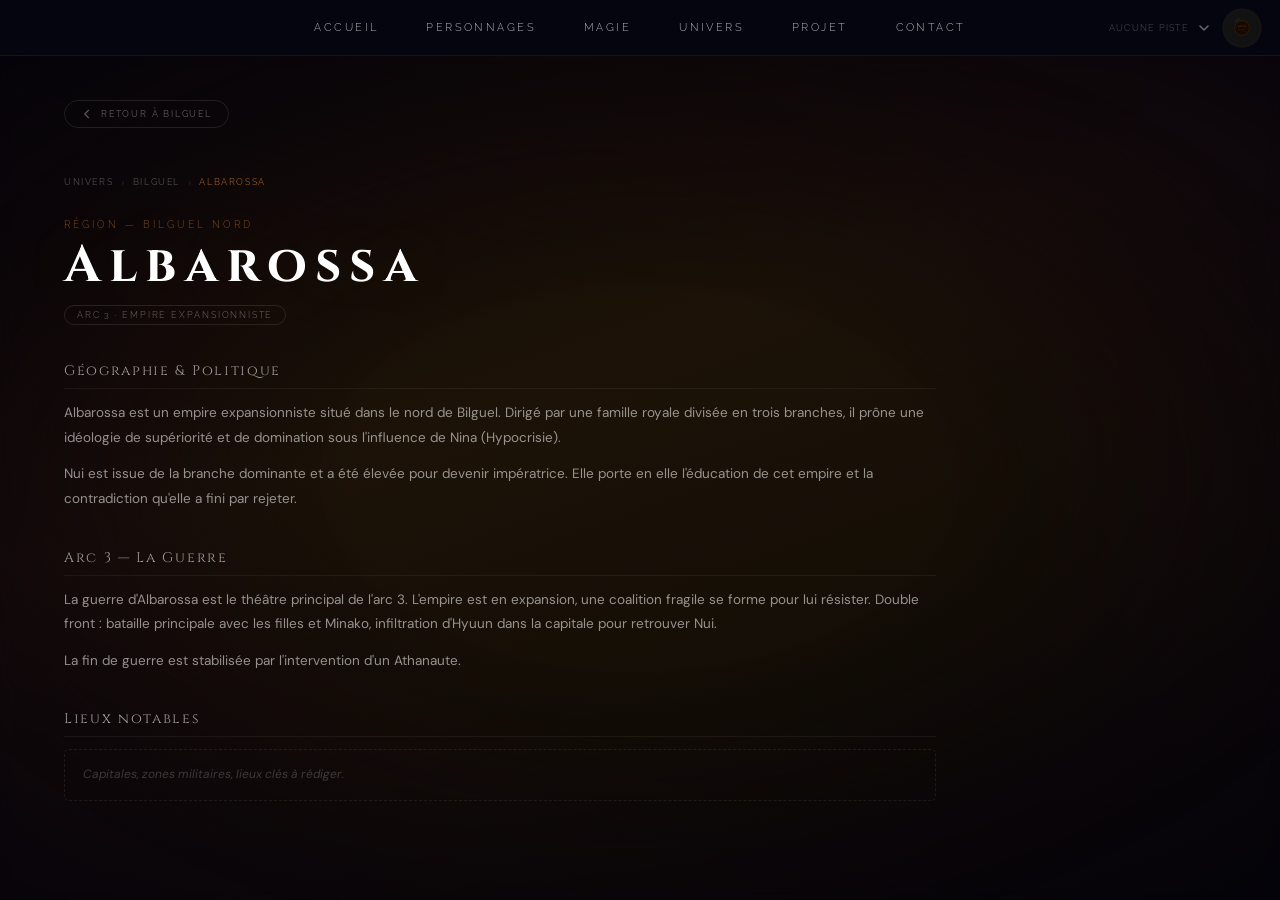
==== albarossa.html @ 87c985a9 "7" ====
<!DOCTYPE html>
<html lang="fr">
<head>
  <meta charset="UTF-8"/>
  <meta name="viewport" content="width=device-width, initial-scale=1.0"/>
  <title>Albarossa — Aven Univers</title>
  <link rel="preconnect" href="https://fonts.googleapis.com"/>
  <link rel="preconnect" href="https://fonts.gstatic.com" crossorigin/>
  <link href="https://fonts.googleapis.com/css2?family=Cinzel:wght@400;600;700&family=Raleway:wght@200;300;400;500&family=DM+Sans:wght@300;400&display=swap" rel="stylesheet"/>
  <style>
    *,*::before,*::after{margin:0;padding:0;box-sizing:border-box}
    :root{--nav-h:56px;}
    html,body{width:100%;height:100%;overflow:hidden;background:#06060f;}
    .svg-defs{position:absolute;width:0;height:0;overflow:hidden}
    nav{position:fixed;top:0;left:0;right:0;z-index:200;height:var(--nav-h);display:flex;align-items:center;justify-content:center;gap:3rem;background:rgba(6,6,15,.4);backdrop-filter:blur(16px) saturate(1.4);-webkit-backdrop-filter:blur(16px) saturate(1.4);border-bottom:.5px solid rgba(255,255,255,.06);}
    nav a{font-family:'Raleway',sans-serif;font-weight:300;font-size:11px;letter-spacing:.22em;text-transform:uppercase;color:rgba(255,255,255,.68);text-decoration:none;transition:color .3s;position:relative;}
    nav a::after{content:'';position:absolute;bottom:-3px;left:0;right:0;height:.5px;background:rgba(200,120,48,.8);transform:scaleX(0);transform-origin:center;transition:transform .35s ease;}
    nav a:hover{color:#fff;}nav a:hover::after{transform:scaleX(1);}
    .vinyl-zone{position:fixed;right:18px;top:0;height:var(--nav-h);display:flex;align-items:center;gap:9px;z-index:201;}
    .track-info{display:flex;align-items:center;gap:6px;}
    #track-label{font-family:'Raleway',sans-serif;font-size:9px;font-weight:300;letter-spacing:.14em;text-transform:uppercase;color:rgba(255,255,255,.3);max-width:130px;overflow:hidden;white-space:nowrap;text-overflow:ellipsis;transition:color .4s;}
    #track-label.on{color:rgba(200,120,48,.8);}
    .chevron-btn{background:none;border:none;cursor:pointer;padding:2px 4px;display:flex;align-items:center;opacity:.4;transition:opacity .2s;color:white;}
    .chevron-btn:hover{opacity:.9;}
    .chevron-btn svg{width:10px;height:10px;fill:currentColor;transition:transform .25s;}
    .chevron-btn.open svg{transform:rotate(180deg);}
    .vinyl{position:relative;width:40px;height:40px;cursor:pointer;flex-shrink:0;}
    .disc-wrap{width:40px;height:40px;border-radius:50%;overflow:hidden;transform-origin:center;animation:spin 4s linear infinite;animation-play-state:paused;transition:box-shadow .5s;}
    .vinyl.spinning .disc-wrap{animation-play-state:running;box-shadow:0 0 10px rgba(200,120,48,.5);}
    @keyframes spin{to{transform:rotate(360deg);}}
    .disc-wrap img,.disc-wrap svg.vinyl-svg{width:40px;height:40px;display:block;}
    .vinyl-icon{position:absolute;inset:0;border-radius:50%;display:flex;align-items:center;justify-content:center;background:rgba(0,0,0,.45);opacity:0;transition:opacity .2s;}
    .vinyl:hover .vinyl-icon{opacity:1;}
    .vinyl-icon svg{width:13px;height:13px;fill:rgba(255,255,255,.92);}
    #vinyl-popup{position:fixed;top:calc(var(--nav-h)+10px);right:14px;z-index:300;background:rgba(10,6,2,.9);border:.5px solid rgba(200,120,48,.35);border-radius:20px;padding:7px 14px;display:flex;align-items:center;gap:7px;white-space:nowrap;pointer-events:none;opacity:0;transform:translateY(-6px);transition:opacity .5s ease,transform .5s ease;}
    #vinyl-popup.visible{opacity:1;transform:translateY(0);}
    #vinyl-popup::before{content:'';position:absolute;bottom:100%;right:20px;border:5px solid transparent;border-bottom-color:rgba(200,120,48,.35);}
    #vinyl-popup::after{content:'';position:absolute;bottom:calc(100% - 1px);right:21px;border:4px solid transparent;border-bottom-color:rgba(10,6,2,.9);}
    .popup-dot{width:6px;height:6px;border-radius:50%;background:rgba(200,120,48,.85);flex-shrink:0;animation:dotPulse 1.6s ease-in-out infinite;}
    @keyframes dotPulse{0%,100%{opacity:.5;transform:scale(1)}50%{opacity:1;transform:scale(1.3)}}
    .popup-text{font-family:'Raleway',sans-serif;font-size:9px;font-weight:300;letter-spacing:.18em;text-transform:uppercase;color:rgba(200,120,48,.85);}
    .dropdown{position:fixed;top:calc(var(--nav-h)+6px);right:16px;width:220px;z-index:400;background:rgba(8,8,20,.88);backdrop-filter:blur(20px) saturate(1.4);-webkit-backdrop-filter:blur(20px) saturate(1.4);border:.5px solid rgba(255,255,255,.08);border-radius:8px;overflow:hidden;opacity:0;transform:translateY(-8px);pointer-events:none;transition:opacity .22s ease,transform .22s ease;}
    .dropdown.open{opacity:1;transform:translateY(0);pointer-events:all;}
    .dropdown-header{padding:10px 14px 8px;font-family:'Raleway',sans-serif;font-size:8px;letter-spacing:.18em;text-transform:uppercase;color:rgba(255,255,255,.25);border-bottom:.5px solid rgba(255,255,255,.06);}
    .track-item{display:flex;align-items:center;gap:10px;padding:9px 14px;cursor:pointer;transition:background .15s;}
    .track-item:hover{background:rgba(255,255,255,.05);}
    .track-item.active{background:rgba(200,120,48,.08);}
    .track-thumb{width:26px;height:26px;border-radius:4px;overflow:hidden;flex-shrink:0;}
    .track-thumb img{width:26px;height:26px;display:block;}
    .track-meta{flex:1;min-width:0;}
    .track-title{font-family:'Raleway',sans-serif;font-size:10px;color:rgba(255,255,255,.75);overflow:hidden;white-space:nowrap;text-overflow:ellipsis;}
    .track-item.active .track-title{color:rgba(200,120,48,.95);}
    .playing-dot{width:5px;height:5px;border-radius:50%;background:rgba(200,120,48,.9);flex-shrink:0;opacity:0;animation:blink 1.4s ease-in-out infinite;}
    .track-item.active .playing-dot{opacity:1;}
    @keyframes blink{0%,100%{opacity:.5}50%{opacity:1}}
    .page{position:fixed;inset:0;top:var(--nav-h);overflow:hidden;}
    .page-bg{position:absolute;inset:0;pointer-events:none;}
    .bg-grad{position:absolute;inset:0;background:linear-gradient(160deg,#0c0a04 0%,#160e06 20%,#1c1208 40%,#140e06 70%,#080804 100%);}
    .bg-layer{position:absolute;inset:0;opacity:.6;mix-blend-mode:screen;-webkit-mask-image:radial-gradient(ellipse 88% 84% at 50% 50%,transparent 35%,rgba(0,0,0,.6) 60%,black 82%);mask-image:radial-gradient(ellipse 88% 84% at 50% 50%,transparent 35%,rgba(0,0,0,.6) 60%,black 82%);}
    .bg-r{filter:url(#ca-red);}
    .bg-b{filter:url(#ca-blue);}
    .bg-r .bg-grad,.bg-b .bg-grad{position:absolute;inset:0;background:linear-gradient(160deg,#0c0a04 0%,#160e06 20%,#1c1208 40%,#140e06 70%,#080804 100%);}
    .vignette{position:absolute;inset:0;pointer-events:none;background:radial-gradient(ellipse 80% 75% at 50% 50%,transparent 28%,rgba(2,2,10,.55) 65%,rgba(2,2,10,.92) 100%);}
    .edge-blur{position:absolute;inset:0;pointer-events:none;backdrop-filter:blur(6px);-webkit-backdrop-filter:blur(6px);-webkit-mask-image:radial-gradient(ellipse 78% 72% at 50% 50%,transparent 32%,rgba(0,0,0,.5) 55%,black 78%);mask-image:radial-gradient(ellipse 78% 72% at 50% 50%,transparent 32%,rgba(0,0,0,.5) 55%,black 78%);}
    .page-scroll{position:absolute;inset:0;overflow-y:auto;overflow-x:hidden;scrollbar-width:thin;scrollbar-color:rgba(255,255,255,.08) transparent;}
    .page-scroll::-webkit-scrollbar{width:3px;}
    .page-scroll::-webkit-scrollbar-thumb{background:rgba(255,255,255,.08);border-radius:2px;}
    .page-inner{padding:44px 64px 80px;max-width:1000px;}
    .breadcrumb{display:flex;align-items:center;gap:8px;margin-bottom:32px;flex-wrap:wrap;}
    .bc-link{font-family:'Raleway',sans-serif;font-size:9px;letter-spacing:.18em;text-transform:uppercase;color:rgba(255,255,255,.28);text-decoration:none;transition:color .2s;}
    .bc-link:hover{color:rgba(255,255,255,.6);}
    .bc-sep{color:rgba(255,255,255,.15);font-size:10px;}
    .bc-current{font-family:'Raleway',sans-serif;font-size:9px;letter-spacing:.18em;text-transform:uppercase;color:rgba(200,120,48,.7);}
    .cont-num-label{font-family:'Raleway',sans-serif;font-size:10px;font-weight:300;letter-spacing:.3em;text-transform:uppercase;color:rgba(200,120,48,.6);margin-bottom:8px;}
    .cont-title{font-family:'Cinzel',serif;font-weight:700;font-size:clamp(30px,4vw,52px);letter-spacing:.16em;color:#fff;line-height:1.1;margin-bottom:10px;text-shadow:0 0 80px rgba(220,200,40,.2);}
    .cont-arc-tag{display:inline-block;font-family:'Raleway',sans-serif;font-size:9px;font-weight:300;letter-spacing:.2em;text-transform:uppercase;color:rgba(255,255,255,.4);border:.5px solid rgba(255,255,255,.1);padding:4px 12px;border-radius:999px;margin-bottom:36px;}
    .section{margin-bottom:36px;}
    .section-title{font-family:'Cinzel',serif;font-weight:400;font-size:14px;letter-spacing:.12em;color:rgba(255,255,255,.6);margin-bottom:12px;padding-bottom:8px;border-bottom:.5px solid rgba(255,255,255,.06);}
    .section-text{font-family:'DM Sans',sans-serif;font-size:13.5px;color:rgba(255,255,255,.55);line-height:1.82;}
    .section-text p{margin-bottom:12px;}
    .placeholder{font-style:italic;color:rgba(255,255,255,.2);border:.5px dashed rgba(255,255,255,.08);border-radius:5px;padding:14px 18px;font-size:12px;}
    .back-btn{display:inline-flex;align-items:center;gap:8px;font-family:'Raleway',sans-serif;font-size:9px;letter-spacing:.2em;text-transform:uppercase;color:rgba(255,255,255,.35);text-decoration:none;border:.5px solid rgba(255,255,255,.1);padding:7px 16px;border-radius:999px;transition:color .2s,border-color .2s;margin-bottom:48px;}
    .back-btn:hover{color:rgba(255,255,255,.7);border-color:rgba(255,255,255,.25);}
    .back-btn svg{width:12px;height:12px;stroke:currentColor;fill:none;stroke-width:1.5;stroke-linecap:round;}
  </style>
</head>
<body>
<svg class="svg-defs" xmlns="http://www.w3.org/2000/svg">
  <defs>
    <filter id="ca-red" color-interpolation-filters="sRGB"><feColorMatrix type="matrix" values="1 0 0 0 0  0 0 0 0 0  0 0 0 0 0  0 0 0 1 0"/></filter>
    <filter id="ca-blue" color-interpolation-filters="sRGB"><feColorMatrix type="matrix" values="0 0 0 0 0  0 0 0 0 0  0 0 1 0 0  0 0 0 1 0"/></filter>
  </defs>
</svg>
<div id="vinyl-popup"><div class="popup-dot"></div><span class="popup-text">Lancer une piste</span></div>
<nav>
  <a href="index.html">Accueil</a>
  <a href="personnages.html">Personnages</a>
  <a href="magie.html">Magie</a>
  <a href="univers.html">Univers</a>
  <a href="projet.html">Projet</a>
  <a href="contact.html">Contact</a>
  <div class="vinyl-zone">
    <div class="track-info">
      <span id="track-label">Aucune piste</span>
      <button class="chevron-btn" id="chevron-btn"><svg viewBox="0 0 10 6"><path d="M1 1l4 4 4-4" stroke="currentColor" stroke-width="1.5" fill="none" stroke-linecap="round"/></svg></button>
    </div>
    <div class="vinyl" id="vinyl">
      <div class="disc-wrap" id="disc-wrap">
        <svg id="vinyl-svg" class="vinyl-svg" viewBox="0 0 100 100" xmlns="http://www.w3.org/2000/svg">
          <circle cx="50" cy="50" r="50" fill="#111"/><circle cx="50" cy="50" r="47" fill="none" stroke="#1e1e1e" stroke-width=".9"/>
          <circle cx="50" cy="50" r="43" fill="none" stroke="#1e1e1e" stroke-width=".9"/><circle cx="50" cy="50" r="38" fill="none" stroke="#1a1a1a" stroke-width=".7"/>
          <circle cx="50" cy="50" r="33" fill="none" stroke="#1e1e1e" stroke-width=".7"/><circle cx="50" cy="50" r="28" fill="none" stroke="#1a1a1a" stroke-width=".6"/>
          <circle cx="50" cy="50" r="23" fill="none" stroke="#1e1e1e" stroke-width=".6"/>
          <ellipse cx="38" cy="30" rx="8" ry="3.5" fill="white" opacity=".04" transform="rotate(-25 38 30)"/>
          <circle cx="50" cy="50" r="19" fill="#180a02"/><circle cx="50" cy="50" r="18.5" fill="none" stroke="rgba(200,120,48,.45)" stroke-width=".7"/>
          <text x="50" y="48" text-anchor="middle" font-family="'Cinzel',serif" font-size="5.5" fill="rgba(200,120,48,.85)" letter-spacing=".5">AVEN</text>
          <text x="50" y="55.5" text-anchor="middle" font-family="sans-serif" font-size="2.6" fill="rgba(200,120,48,.4)" letter-spacing=".8">JOURNEY</text>
          <circle cx="50" cy="50" r="3" fill="#0a0a0a"/>
        </svg>
        <img id="cover-img" src="" alt="" style="display:none;border-radius:50%;object-fit:cover;"/>
      </div>
      <div class="vinyl-icon">
        <svg id="i-play" viewBox="0 0 24 24"><polygon points="6,3 20,12 6,21"/></svg>
        <svg id="i-pause" viewBox="0 0 24 24" style="display:none"><rect x="5" y="4" width="4" height="16"/><rect x="15" y="4" width="4" height="16"/></svg>
      </div>
    </div>
  </div>
</nav>
<div class="dropdown" id="dropdown">
  <div class="dropdown-header">Pistes</div>
  <div id="track-list"></div>
</div>
<div class="page">
  <div class="page-bg">
    <div class="bg-grad"></div>
    <div class="bg-layer bg-r"><div class="bg-grad"></div></div>
    <div class="bg-layer bg-b"><div class="bg-grad"></div></div>
    <div class="vignette"></div>
    <div class="edge-blur"></div>
  </div>
  <div class="page-scroll">
    <div class="page-inner">
      <a class="back-btn" href="continent-2.html">
        <svg viewBox="0 0 16 16"><path d="M10 3L5 8l5 5"/></svg>
        Retour à Bilguel
      </a>
      <div class="breadcrumb"><a class="bc-link" href="univers.html">Univers</a>
        <span class="bc-sep">›</span>
        <a class="bc-link" href="continent-2.html">Bilguel</a>
        <span class="bc-sep">›</span>
        <span class="bc-current">Albarossa</span></div>
      <p class="cont-num-label">Région — Bilguel Nord</p>
      <h1 class="cont-title">Albarossa</h1>
      <div class="cont-arc-tag">Arc 3 · Empire expansionniste</div>
      <div class="section">
        <h2 class="section-title">Géographie & Politique</h2>
        <div class="section-text">
          <p>Albarossa est un empire expansionniste situé dans le nord de Bilguel. Dirigé par une famille royale divisée en trois branches, il prône une idéologie de supériorité et de domination sous l'influence de Nina (Hypocrisie).</p>
          <p>Nui est issue de la branche dominante et a été élevée pour devenir impératrice. Elle porte en elle l'éducation de cet empire et la contradiction qu'elle a fini par rejeter.</p>
        </div>
      </div>
      <div class="section">
        <h2 class="section-title">Arc 3 — La Guerre</h2>
        <div class="section-text">
          <p>La guerre d'Albarossa est le théâtre principal de l'arc 3. L'empire est en expansion, une coalition fragile se forme pour lui résister. Double front : bataille principale avec les filles et Minako, infiltration d'Hyuun dans la capitale pour retrouver Nui.</p>
          <p>La fin de guerre est stabilisée par l'intervention d'un Athanaute.</p>
        </div>
      </div>
      <div class="section">
        <h2 class="section-title">Lieux notables</h2>
        <div class="section-text">
          <p class="placeholder">Capitales, zones militaires, lieux clés à rédiger.</p>
        </div>
      </div>
    </div>
  </div>
</div>
<audio id="player" preload="metadata"></audio>
<script>
function makeCover(c1,c2){return 'data:image/svg+xml;charset=utf-8,'+encodeURIComponent(`<svg xmlns='http://www.w3.org/2000/svg' viewBox='0 0 100 100'><polygon points='0,0 100,0 0,100' fill='${c1}'/><polygon points='100,0 100,100 0,100' fill='${c2}'/></svg>`);}
const tracks=[{title:'Aube sur la Montagne',src:null,cover:makeCover('#c84030','#e8a020')},{title:'Le Désert de Sel',src:null,cover:makeCover('#1a3a8c','#7a20c8')},{title:'Nuit à Albarossa',src:null,cover:makeCover('#0e4a2e','#1e6888')}];
const player=document.getElementById('player'),vinyl=document.getElementById('vinyl'),vinylSvg=document.getElementById('vinyl-svg'),coverImg=document.getElementById('cover-img'),trackLabel=document.getElementById('track-label'),trackList=document.getElementById('track-list'),dropdown=document.getElementById('dropdown'),chevronBtn=document.getElementById('chevron-btn'),iPlay=document.getElementById('i-play'),iPause=document.getElementById('i-pause'),vinylPopup=document.getElementById('vinyl-popup');
let currentIdx=-1,isPlaying=false,ddOpen=false;
tracks.forEach((t,i)=>{const el=document.createElement('div');el.className='track-item';el.innerHTML=`<div class="track-thumb"><img src="${t.cover}"></div><div class="track-meta"><div class="track-title">${t.title}</div></div><div class="playing-dot"></div>`;el.addEventListener('click',()=>selectTrack(i));trackList.appendChild(el);});
let popupTimer=setTimeout(()=>{if(currentIdx===-1)vinylPopup.classList.add('visible');},2500);
function hidePopup(){vinylPopup.classList.remove('visible');clearTimeout(popupTimer);}
function selectTrack(idx){hidePopup();currentIdx=idx;const t=tracks[idx];vinylSvg.style.display='none';coverImg.src=t.cover;coverImg.style.display='block';trackLabel.textContent=t.title;trackLabel.classList.add('on');if(t.src){player.src=t.src;player.play().then(()=>setState(true)).catch(()=>setState(true));}else setState(true);document.querySelectorAll('.track-item').forEach((el,i)=>el.classList.toggle('active',i===idx));closeDropdown();}
function setState(on){isPlaying=on;vinyl.classList.toggle('spinning',on);iPlay.style.display=on?'none':'block';iPause.style.display=on?'block':'none';}
vinyl.addEventListener('click',()=>{if(currentIdx===-1){toggleDropdown();return;}if(isPlaying){if(tracks[currentIdx].src)player.pause();setState(false);}else{if(tracks[currentIdx].src)player.play().catch(()=>{});setState(true);}});
player.addEventListener('ended',()=>{if(tracks.length===1){player.currentTime=0;player.play().catch(()=>{});}else selectTrack((currentIdx+1)%tracks.length);});
function openDropdown(){ddOpen=true;dropdown.classList.add('open');chevronBtn.classList.add('open');hidePopup();}
function closeDropdown(){ddOpen=false;dropdown.classList.remove('open');chevronBtn.classList.remove('open');}
function toggleDropdown(){ddOpen?closeDropdown():openDropdown();}
chevronBtn.addEventListener('click',e=>{e.stopPropagation();toggleDropdown();});
document.addEventListener('click',e=>{if(ddOpen&&!dropdown.contains(e.target)&&!chevronBtn.contains(e.target))closeDropdown();});
try{const saved=JSON.parse(sessionStorage.getItem('aven-player')||'null');if(saved&&saved.idx>=0&&saved.idx<tracks.length){const t=tracks[saved.idx];currentIdx=saved.idx;vinylSvg.style.display='none';coverImg.src=t.cover;coverImg.style.display='block';trackLabel.textContent=t.title;trackLabel.classList.add('on');document.querySelectorAll('.track-item').forEach((el,i)=>el.classList.toggle('active',i===saved.idx));if(t.src&&saved.playing){player.src=t.src;if(saved.time)player.currentTime=saved.time;player.play().then(()=>setState(true)).catch(()=>setState(saved.playing));}else setState(saved.playing||false);}}catch(e){}
window.addEventListener('beforeunload',()=>{if(currentIdx>=0)sessionStorage.setItem('aven-player',JSON.stringify({idx:currentIdx,playing:isPlaying,time:tracks[currentIdx].src?player.currentTime:0}));});
</script>
</body>
</html>
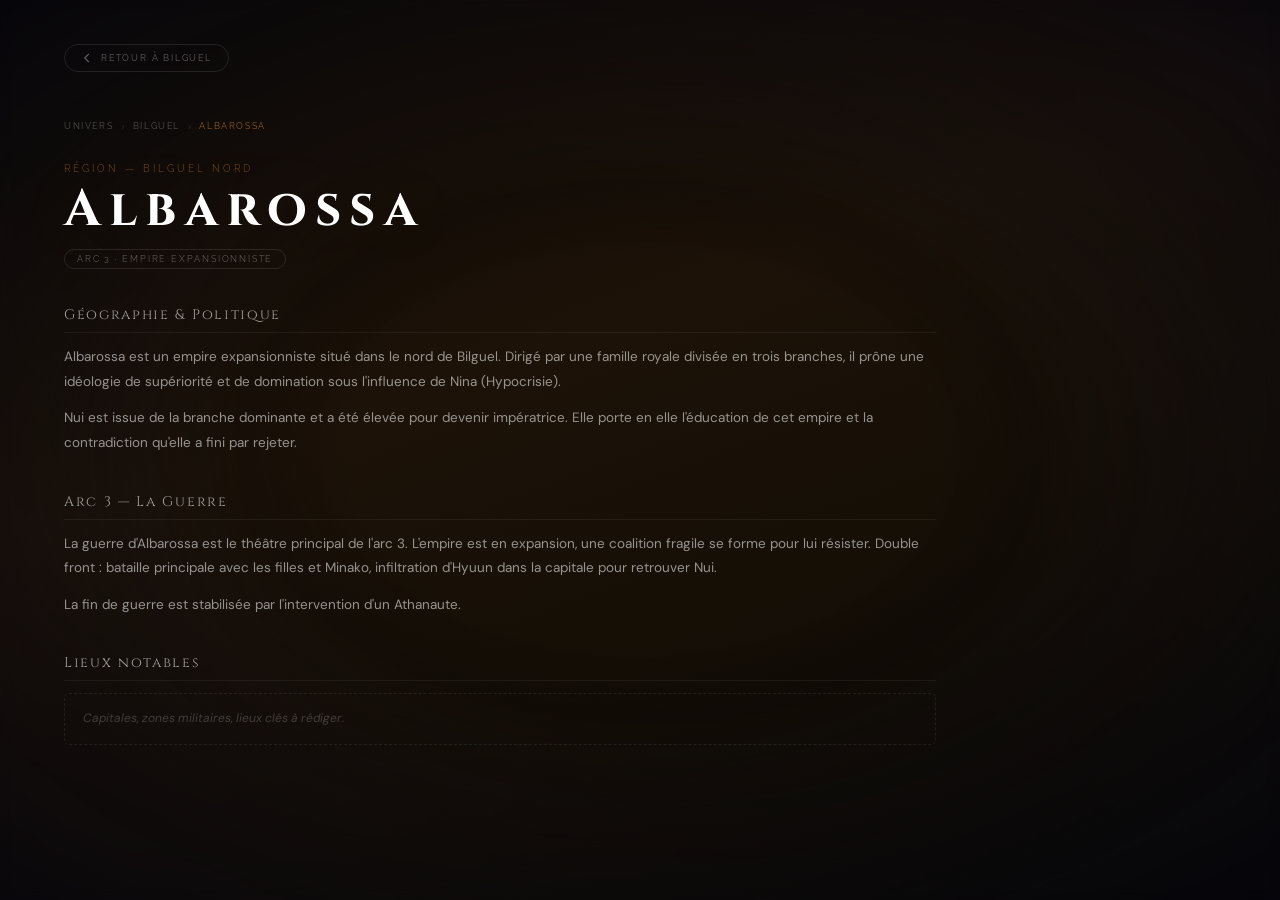
==== commit 095019bb: "10" ====
--- a/albarossa.html
+++ b/albarossa.html
@@ -7,16 +7,15 @@
   <link rel="preconnect" href="https://fonts.googleapis.com"/>
   <link rel="preconnect" href="https://fonts.gstatic.com" crossorigin/>
   <link href="https://fonts.googleapis.com/css2?family=Cinzel:wght@400;600;700&family=Raleway:wght@200;300;400;500&family=DM+Sans:wght@300;400&display=swap" rel="stylesheet"/>
-  <style>
-    *,*::before,*::after{margin:0;padding:0;box-sizing:border-box}
+  <link rel="stylesheet" href="css/shared.css"/>
+  
+  <style>*,*::before,*::after{margin:0;padding:0;box-sizing:border-box}
     :root{--nav-h:56px;}
     html,body{width:100%;height:100%;overflow:hidden;background:#06060f;}
     .svg-defs{position:absolute;width:0;height:0;overflow:hidden}
-    nav{position:fixed;top:0;left:0;right:0;z-index:200;height:var(--nav-h);display:flex;align-items:center;justify-content:center;gap:3rem;background:rgba(6,6,15,.4);backdrop-filter:blur(16px) saturate(1.4);-webkit-backdrop-filter:blur(16px) saturate(1.4);border-bottom:.5px solid rgba(255,255,255,.06);}
     nav a{font-family:'Raleway',sans-serif;font-weight:300;font-size:11px;letter-spacing:.22em;text-transform:uppercase;color:rgba(255,255,255,.68);text-decoration:none;transition:color .3s;position:relative;}
     nav a::after{content:'';position:absolute;bottom:-3px;left:0;right:0;height:.5px;background:rgba(200,120,48,.8);transform:scaleX(0);transform-origin:center;transition:transform .35s ease;}
     nav a:hover{color:#fff;}nav a:hover::after{transform:scaleX(1);}
-    .vinyl-zone{position:fixed;right:18px;top:0;height:var(--nav-h);display:flex;align-items:center;gap:9px;z-index:201;}
     .track-info{display:flex;align-items:center;gap:6px;}
     #track-label{font-family:'Raleway',sans-serif;font-size:9px;font-weight:300;letter-spacing:.14em;text-transform:uppercase;color:rgba(255,255,255,.3);max-width:130px;overflow:hidden;white-space:nowrap;text-overflow:ellipsis;transition:color .4s;}
     #track-label.on{color:rgba(200,120,48,.8);}
@@ -26,8 +25,7 @@
     .chevron-btn.open svg{transform:rotate(180deg);}
     .vinyl{position:relative;width:40px;height:40px;cursor:pointer;flex-shrink:0;}
     .disc-wrap{width:40px;height:40px;border-radius:50%;overflow:hidden;transform-origin:center;animation:spin 4s linear infinite;animation-play-state:paused;transition:box-shadow .5s;}
-    .vinyl.spinning .disc-wrap{animation-play-state:running;box-shadow:0 0 10px rgba(200,120,48,.5);}
-    @keyframes spin{to{transform:rotate(360deg);}}
+    .vinyl.spinning .disc-wrap{animation-play-state:running;box-shadow:0 0 10px rgba(200,120,48,.5);}}
     .disc-wrap img,.disc-wrap svg.vinyl-svg{width:40px;height:40px;display:block;}
     .vinyl-icon{position:absolute;inset:0;border-radius:50%;display:flex;align-items:center;justify-content:center;background:rgba(0,0,0,.45);opacity:0;transition:opacity .2s;}
     .vinyl:hover .vinyl-icon{opacity:1;}
@@ -36,8 +34,7 @@
     #vinyl-popup.visible{opacity:1;transform:translateY(0);}
     #vinyl-popup::before{content:'';position:absolute;bottom:100%;right:20px;border:5px solid transparent;border-bottom-color:rgba(200,120,48,.35);}
     #vinyl-popup::after{content:'';position:absolute;bottom:calc(100% - 1px);right:21px;border:4px solid transparent;border-bottom-color:rgba(10,6,2,.9);}
-    .popup-dot{width:6px;height:6px;border-radius:50%;background:rgba(200,120,48,.85);flex-shrink:0;animation:dotPulse 1.6s ease-in-out infinite;}
-    @keyframes dotPulse{0%,100%{opacity:.5;transform:scale(1)}50%{opacity:1;transform:scale(1.3)}}
+    .popup-dot{width:6px;height:6px;border-radius:50%;background:rgba(200,120,48,.85);flex-shrink:0;animation:dotPulse 1.6s ease-in-out infinite;}50%{opacity:1;transform:scale(1.3)}}
     .popup-text{font-family:'Raleway',sans-serif;font-size:9px;font-weight:300;letter-spacing:.18em;text-transform:uppercase;color:rgba(200,120,48,.85);}
     .dropdown{position:fixed;top:calc(var(--nav-h)+6px);right:16px;width:220px;z-index:400;background:rgba(8,8,20,.88);backdrop-filter:blur(20px) saturate(1.4);-webkit-backdrop-filter:blur(20px) saturate(1.4);border:.5px solid rgba(255,255,255,.08);border-radius:8px;overflow:hidden;opacity:0;transform:translateY(-8px);pointer-events:none;transition:opacity .22s ease,transform .22s ease;}
     .dropdown.open{opacity:1;transform:translateY(0);pointer-events:all;}
@@ -51,8 +48,7 @@
     .track-title{font-family:'Raleway',sans-serif;font-size:10px;color:rgba(255,255,255,.75);overflow:hidden;white-space:nowrap;text-overflow:ellipsis;}
     .track-item.active .track-title{color:rgba(200,120,48,.95);}
     .playing-dot{width:5px;height:5px;border-radius:50%;background:rgba(200,120,48,.9);flex-shrink:0;opacity:0;animation:blink 1.4s ease-in-out infinite;}
-    .track-item.active .playing-dot{opacity:1;}
-    @keyframes blink{0%,100%{opacity:.5}50%{opacity:1}}
+    .track-item.active .playing-dot{opacity:1;}50%{opacity:1}}
     .page{position:fixed;inset:0;top:var(--nav-h);overflow:hidden;}
     .page-bg{position:absolute;inset:0;pointer-events:none;}
     .bg-grad{position:absolute;inset:0;background:linear-gradient(160deg,#0c0a04 0%,#160e06 20%,#1c1208 40%,#140e06 70%,#080804 100%);}
@@ -81,17 +77,9 @@
     .placeholder{font-style:italic;color:rgba(255,255,255,.2);border:.5px dashed rgba(255,255,255,.08);border-radius:5px;padding:14px 18px;font-size:12px;}
     .back-btn{display:inline-flex;align-items:center;gap:8px;font-family:'Raleway',sans-serif;font-size:9px;letter-spacing:.2em;text-transform:uppercase;color:rgba(255,255,255,.35);text-decoration:none;border:.5px solid rgba(255,255,255,.1);padding:7px 16px;border-radius:999px;transition:color .2s,border-color .2s;margin-bottom:48px;}
     .back-btn:hover{color:rgba(255,255,255,.7);border-color:rgba(255,255,255,.25);}
-    .back-btn svg{width:12px;height:12px;stroke:currentColor;fill:none;stroke-width:1.5;stroke-linecap:round;}
-  </style>
+    .back-btn svg{width:12px;height:12px;stroke:currentColor;fill:none;stroke-width:1.5;stroke-linecap:round;}</style>
 </head>
 <body>
-<svg class="svg-defs" xmlns="http://www.w3.org/2000/svg">
-  <defs>
-    <filter id="ca-red" color-interpolation-filters="sRGB"><feColorMatrix type="matrix" values="1 0 0 0 0  0 0 0 0 0  0 0 0 0 0  0 0 0 1 0"/></filter>
-    <filter id="ca-blue" color-interpolation-filters="sRGB"><feColorMatrix type="matrix" values="0 0 0 0 0  0 0 0 0 0  0 0 1 0 0  0 0 0 1 0"/></filter>
-  </defs>
-</svg>
-<div id="vinyl-popup"><div class="popup-dot"></div><span class="popup-text">Lancer une piste</span></div>
 <nav>
   <a href="index.html">Accueil</a>
   <a href="personnages.html">Personnages</a>
@@ -102,7 +90,9 @@
   <div class="vinyl-zone">
     <div class="track-info">
       <span id="track-label">Aucune piste</span>
-      <button class="chevron-btn" id="chevron-btn"><svg viewBox="0 0 10 6"><path d="M1 1l4 4 4-4" stroke="currentColor" stroke-width="1.5" fill="none" stroke-linecap="round"/></svg></button>
+      <button class="chevron-btn" id="chevron-btn">
+        <svg viewBox="0 0 10 6"><path d="M1 1l4 4 4-4" stroke="currentColor" stroke-width="1.5" fill="none" stroke-linecap="round"/></svg>
+      </button>
     </div>
     <div class="vinyl" id="vinyl">
       <div class="disc-wrap" id="disc-wrap">
@@ -130,6 +120,8 @@
   <div class="dropdown-header">Pistes</div>
   <div id="track-list"></div>
 </div>
+<div id="vinyl-popup"><div class="popup-dot"></div><span class="popup-text">Lancer une piste</span></div>
+<audio id="player" preload="metadata"></audio>
 <div class="page">
   <div class="page-bg">
     <div class="bg-grad"></div>
@@ -175,15 +167,11 @@
     </div>
   </div>
 </div>
-<audio id="player" preload="metadata"></audio>
-<script>
-function makeCover(c1,c2){return 'data:image/svg+xml;charset=utf-8,'+encodeURIComponent(`<svg xmlns='http://www.w3.org/2000/svg' viewBox='0 0 100 100'><polygon points='0,0 100,0 0,100' fill='${c1}'/><polygon points='100,0 100,100 0,100' fill='${c2}'/></svg>`);}
-const tracks=[{title:'Aube sur la Montagne',src:null,cover:makeCover('#c84030','#e8a020')},{title:'Le Désert de Sel',src:null,cover:makeCover('#1a3a8c','#7a20c8')},{title:'Nuit à Albarossa',src:null,cover:makeCover('#0e4a2e','#1e6888')}];
-const player=document.getElementById('player'),vinyl=document.getElementById('vinyl'),vinylSvg=document.getElementById('vinyl-svg'),coverImg=document.getElementById('cover-img'),trackLabel=document.getElementById('track-label'),trackList=document.getElementById('track-list'),dropdown=document.getElementById('dropdown'),chevronBtn=document.getElementById('chevron-btn'),iPlay=document.getElementById('i-play'),iPause=document.getElementById('i-pause'),vinylPopup=document.getElementById('vinyl-popup');
-let currentIdx=-1,isPlaying=false,ddOpen=false;
-tracks.forEach((t,i)=>{const el=document.createElement('div');el.className='track-item';el.innerHTML=`<div class="track-thumb"><img src="${t.cover}"></div><div class="track-meta"><div class="track-title">${t.title}</div></div><div class="playing-dot"></div>`;el.addEventListener('click',()=>selectTrack(i));trackList.appendChild(el);});
-let popupTimer=setTimeout(()=>{if(currentIdx===-1)vinylPopup.classList.add('visible');},2500);
-function hidePopup(){vinylPopup.classList.remove('visible');clearTimeout(popupTimer);}
+
+<script src="data/tracks.js"></script>
+<script src="js/shared.js"></script>
+
+<script>function hidePopup(){vinylPopup.classList.remove('visible');clearTimeout(popupTimer);}
 function selectTrack(idx){hidePopup();currentIdx=idx;const t=tracks[idx];vinylSvg.style.display='none';coverImg.src=t.cover;coverImg.style.display='block';trackLabel.textContent=t.title;trackLabel.classList.add('on');if(t.src){player.src=t.src;player.play().then(()=>setState(true)).catch(()=>setState(true));}else setState(true);document.querySelectorAll('.track-item').forEach((el,i)=>el.classList.toggle('active',i===idx));closeDropdown();}
 function setState(on){isPlaying=on;vinyl.classList.toggle('spinning',on);iPlay.style.display=on?'none':'block';iPause.style.display=on?'block':'none';}
 vinyl.addEventListener('click',()=>{if(currentIdx===-1){toggleDropdown();return;}if(isPlaying){if(tracks[currentIdx].src)player.pause();setState(false);}else{if(tracks[currentIdx].src)player.play().catch(()=>{});setState(true);}});
@@ -193,8 +181,6 @@
 function toggleDropdown(){ddOpen?closeDropdown():openDropdown();}
 chevronBtn.addEventListener('click',e=>{e.stopPropagation();toggleDropdown();});
 document.addEventListener('click',e=>{if(ddOpen&&!dropdown.contains(e.target)&&!chevronBtn.contains(e.target))closeDropdown();});
-try{const saved=JSON.parse(sessionStorage.getItem('aven-player')||'null');if(saved&&saved.idx>=0&&saved.idx<tracks.length){const t=tracks[saved.idx];currentIdx=saved.idx;vinylSvg.style.display='none';coverImg.src=t.cover;coverImg.style.display='block';trackLabel.textContent=t.title;trackLabel.classList.add('on');document.querySelectorAll('.track-item').forEach((el,i)=>el.classList.toggle('active',i===saved.idx));if(t.src&&saved.playing){player.src=t.src;if(saved.time)player.currentTime=saved.time;player.play().then(()=>setState(true)).catch(()=>setState(saved.playing));}else setState(saved.playing||false);}}catch(e){}
-window.addEventListener('beforeunload',()=>{if(currentIdx>=0)sessionStorage.setItem('aven-player',JSON.stringify({idx:currentIdx,playing:isPlaying,time:tracks[currentIdx].src?player.currentTime:0}));});
-</script>
+try{const saved=JSON.parse(sessionStorage.getItem('aven-player')||'null');if(saved&&saved.idx>=0&&saved.idx<tracks.length){const t=tracks[saved.idx];currentIdx=saved.idx;vinylSvg.style.display='none';coverImg.src=t.cover;coverImg.style.display='block';trackLabel.textContent=t.title;trackLabel.classList.add('on');document.querySelectorAll('.track-item').forEach((el,i)=>el.classList.toggle('active',i===saved.idx));if(t.src&&saved.playing){player.src=t.src;if(saved.time)player.currentTime=saved.time;player.play().then(()=>setState(true)).catch(()=>setState(saved.playing));}else setState(saved.playing||false);}}catch(e){}</script>
 </body>
 </html>
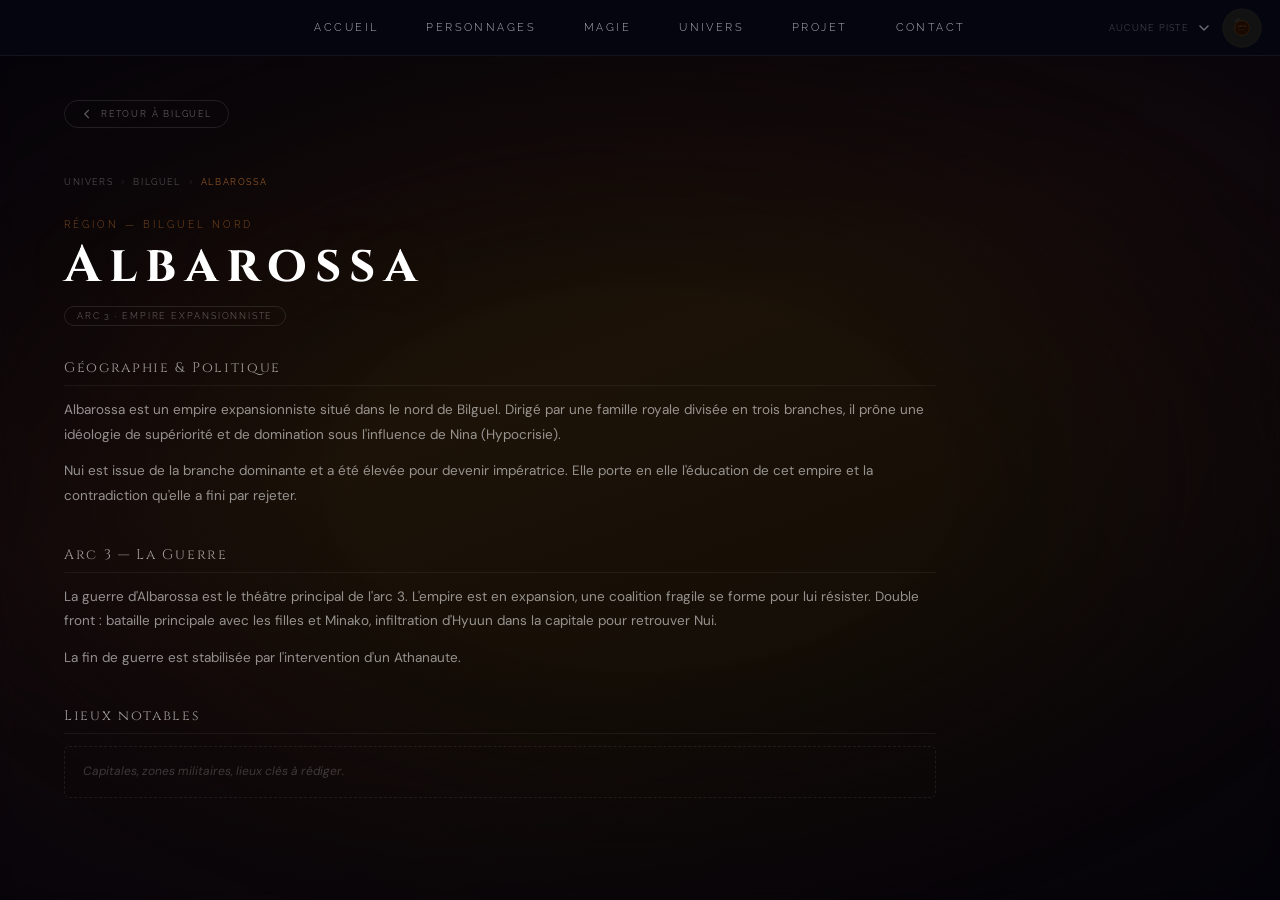
==== commit cd16be92: "11" ====
--- a/albarossa.html
+++ b/albarossa.html
@@ -3,81 +3,60 @@
 <head>
   <meta charset="UTF-8"/>
   <meta name="viewport" content="width=device-width, initial-scale=1.0"/>
-  <title>Albarossa — Aven Univers</title>
+  <title>Albarossa — Aven</title>
   <link rel="preconnect" href="https://fonts.googleapis.com"/>
   <link rel="preconnect" href="https://fonts.gstatic.com" crossorigin/>
   <link href="https://fonts.googleapis.com/css2?family=Cinzel:wght@400;600;700&family=Raleway:wght@200;300;400;500&family=DM+Sans:wght@300;400&display=swap" rel="stylesheet"/>
   <link rel="stylesheet" href="css/shared.css"/>
+  <style>
+    .page-scroll { overflow-y: auto; }
+    .page-inner { padding: 44px 64px 80px; max-width: 1000px; }
+    .cont-num-label {
+      font-family:'Raleway',sans-serif;font-size:10px;font-weight:300;
+      letter-spacing:.3em;text-transform:uppercase;
+      color:rgba(200,120,48,.6);margin-bottom:8px;
+    }
+    .cont-title {
+      font-family:'Cinzel',serif;font-weight:700;
+      font-size:clamp(30px,4vw,52px);letter-spacing:.16em;
+      color:#fff;line-height:1.1;margin-bottom:10px;
+      text-shadow:0 0 80px rgba(220,200,40,.2);
+    }
+    .cont-arc-tag {
+      display:inline-block;font-family:'Raleway',sans-serif;
+      font-size:9px;font-weight:300;letter-spacing:.2em;text-transform:uppercase;
+      color:rgba(255,255,255,.4);border:.5px solid rgba(255,255,255,.1);
+      padding:4px 12px;border-radius:999px;margin-bottom:32px;
+    }
+    .section { margin-bottom:36px; }
+    .section-title {
+      font-family:'Cinzel',serif;font-weight:400;font-size:14px;
+      letter-spacing:.12em;color:rgba(255,255,255,.6);
+      margin-bottom:12px;padding-bottom:8px;
+      border-bottom:.5px solid rgba(255,255,255,.06);
+    }
+    .section-text {
+      font-family:'DM Sans',sans-serif;font-size:13.5px;
+      color:rgba(255,255,255,.55);line-height:1.82;
+    }
+    .section-text p { margin-bottom:12px; }
+    .section-text p:last-child { margin:0; }
+    .places { display:flex;flex-direction:column;gap:10px; }
+    .place {
+      display:flex;gap:12px;align-items:flex-start;
+      padding:12px 14px;
+      background:rgba(255,255,255,.025);
+      border:.5px solid rgba(255,255,255,.055);
+      border-radius:6px;
+    }
+    .place-dot { width:5px;height:5px;border-radius:50%;background:rgba(200,120,48,.7);flex-shrink:0;margin-top:6px; }
+    .place-name { font-family:'Raleway',sans-serif;font-size:11.5px;font-weight:500;color:rgba(255,255,255,.8);margin-bottom:4px; }
+    .place-desc { font-family:'DM Sans',sans-serif;font-size:12.5px;color:rgba(255,255,255,.42);line-height:1.65; }
+    .placeholder { font-style:italic;color:rgba(255,255,255,.2);border:.5px dashed rgba(255,255,255,.08);border-radius:5px;padding:14px 18px;font-size:12px; }
+    @media(max-width:680px) { .page-inner { padding:28px 24px 60px; } }
+  </style>
   
-  <style>*,*::before,*::after{margin:0;padding:0;box-sizing:border-box}
-    :root{--nav-h:56px;}
-    html,body{width:100%;height:100%;overflow:hidden;background:#06060f;}
-    .svg-defs{position:absolute;width:0;height:0;overflow:hidden}
-    nav a{font-family:'Raleway',sans-serif;font-weight:300;font-size:11px;letter-spacing:.22em;text-transform:uppercase;color:rgba(255,255,255,.68);text-decoration:none;transition:color .3s;position:relative;}
-    nav a::after{content:'';position:absolute;bottom:-3px;left:0;right:0;height:.5px;background:rgba(200,120,48,.8);transform:scaleX(0);transform-origin:center;transition:transform .35s ease;}
-    nav a:hover{color:#fff;}nav a:hover::after{transform:scaleX(1);}
-    .track-info{display:flex;align-items:center;gap:6px;}
-    #track-label{font-family:'Raleway',sans-serif;font-size:9px;font-weight:300;letter-spacing:.14em;text-transform:uppercase;color:rgba(255,255,255,.3);max-width:130px;overflow:hidden;white-space:nowrap;text-overflow:ellipsis;transition:color .4s;}
-    #track-label.on{color:rgba(200,120,48,.8);}
-    .chevron-btn{background:none;border:none;cursor:pointer;padding:2px 4px;display:flex;align-items:center;opacity:.4;transition:opacity .2s;color:white;}
-    .chevron-btn:hover{opacity:.9;}
-    .chevron-btn svg{width:10px;height:10px;fill:currentColor;transition:transform .25s;}
-    .chevron-btn.open svg{transform:rotate(180deg);}
-    .vinyl{position:relative;width:40px;height:40px;cursor:pointer;flex-shrink:0;}
-    .disc-wrap{width:40px;height:40px;border-radius:50%;overflow:hidden;transform-origin:center;animation:spin 4s linear infinite;animation-play-state:paused;transition:box-shadow .5s;}
-    .vinyl.spinning .disc-wrap{animation-play-state:running;box-shadow:0 0 10px rgba(200,120,48,.5);}}
-    .disc-wrap img,.disc-wrap svg.vinyl-svg{width:40px;height:40px;display:block;}
-    .vinyl-icon{position:absolute;inset:0;border-radius:50%;display:flex;align-items:center;justify-content:center;background:rgba(0,0,0,.45);opacity:0;transition:opacity .2s;}
-    .vinyl:hover .vinyl-icon{opacity:1;}
-    .vinyl-icon svg{width:13px;height:13px;fill:rgba(255,255,255,.92);}
-    #vinyl-popup{position:fixed;top:calc(var(--nav-h)+10px);right:14px;z-index:300;background:rgba(10,6,2,.9);border:.5px solid rgba(200,120,48,.35);border-radius:20px;padding:7px 14px;display:flex;align-items:center;gap:7px;white-space:nowrap;pointer-events:none;opacity:0;transform:translateY(-6px);transition:opacity .5s ease,transform .5s ease;}
-    #vinyl-popup.visible{opacity:1;transform:translateY(0);}
-    #vinyl-popup::before{content:'';position:absolute;bottom:100%;right:20px;border:5px solid transparent;border-bottom-color:rgba(200,120,48,.35);}
-    #vinyl-popup::after{content:'';position:absolute;bottom:calc(100% - 1px);right:21px;border:4px solid transparent;border-bottom-color:rgba(10,6,2,.9);}
-    .popup-dot{width:6px;height:6px;border-radius:50%;background:rgba(200,120,48,.85);flex-shrink:0;animation:dotPulse 1.6s ease-in-out infinite;}50%{opacity:1;transform:scale(1.3)}}
-    .popup-text{font-family:'Raleway',sans-serif;font-size:9px;font-weight:300;letter-spacing:.18em;text-transform:uppercase;color:rgba(200,120,48,.85);}
-    .dropdown{position:fixed;top:calc(var(--nav-h)+6px);right:16px;width:220px;z-index:400;background:rgba(8,8,20,.88);backdrop-filter:blur(20px) saturate(1.4);-webkit-backdrop-filter:blur(20px) saturate(1.4);border:.5px solid rgba(255,255,255,.08);border-radius:8px;overflow:hidden;opacity:0;transform:translateY(-8px);pointer-events:none;transition:opacity .22s ease,transform .22s ease;}
-    .dropdown.open{opacity:1;transform:translateY(0);pointer-events:all;}
-    .dropdown-header{padding:10px 14px 8px;font-family:'Raleway',sans-serif;font-size:8px;letter-spacing:.18em;text-transform:uppercase;color:rgba(255,255,255,.25);border-bottom:.5px solid rgba(255,255,255,.06);}
-    .track-item{display:flex;align-items:center;gap:10px;padding:9px 14px;cursor:pointer;transition:background .15s;}
-    .track-item:hover{background:rgba(255,255,255,.05);}
-    .track-item.active{background:rgba(200,120,48,.08);}
-    .track-thumb{width:26px;height:26px;border-radius:4px;overflow:hidden;flex-shrink:0;}
-    .track-thumb img{width:26px;height:26px;display:block;}
-    .track-meta{flex:1;min-width:0;}
-    .track-title{font-family:'Raleway',sans-serif;font-size:10px;color:rgba(255,255,255,.75);overflow:hidden;white-space:nowrap;text-overflow:ellipsis;}
-    .track-item.active .track-title{color:rgba(200,120,48,.95);}
-    .playing-dot{width:5px;height:5px;border-radius:50%;background:rgba(200,120,48,.9);flex-shrink:0;opacity:0;animation:blink 1.4s ease-in-out infinite;}
-    .track-item.active .playing-dot{opacity:1;}50%{opacity:1}}
-    .page{position:fixed;inset:0;top:var(--nav-h);overflow:hidden;}
-    .page-bg{position:absolute;inset:0;pointer-events:none;}
-    .bg-grad{position:absolute;inset:0;background:linear-gradient(160deg,#0c0a04 0%,#160e06 20%,#1c1208 40%,#140e06 70%,#080804 100%);}
-    .bg-layer{position:absolute;inset:0;opacity:.6;mix-blend-mode:screen;-webkit-mask-image:radial-gradient(ellipse 88% 84% at 50% 50%,transparent 35%,rgba(0,0,0,.6) 60%,black 82%);mask-image:radial-gradient(ellipse 88% 84% at 50% 50%,transparent 35%,rgba(0,0,0,.6) 60%,black 82%);}
-    .bg-r{filter:url(#ca-red);}
-    .bg-b{filter:url(#ca-blue);}
-    .bg-r .bg-grad,.bg-b .bg-grad{position:absolute;inset:0;background:linear-gradient(160deg,#0c0a04 0%,#160e06 20%,#1c1208 40%,#140e06 70%,#080804 100%);}
-    .vignette{position:absolute;inset:0;pointer-events:none;background:radial-gradient(ellipse 80% 75% at 50% 50%,transparent 28%,rgba(2,2,10,.55) 65%,rgba(2,2,10,.92) 100%);}
-    .edge-blur{position:absolute;inset:0;pointer-events:none;backdrop-filter:blur(6px);-webkit-backdrop-filter:blur(6px);-webkit-mask-image:radial-gradient(ellipse 78% 72% at 50% 50%,transparent 32%,rgba(0,0,0,.5) 55%,black 78%);mask-image:radial-gradient(ellipse 78% 72% at 50% 50%,transparent 32%,rgba(0,0,0,.5) 55%,black 78%);}
-    .page-scroll{position:absolute;inset:0;overflow-y:auto;overflow-x:hidden;scrollbar-width:thin;scrollbar-color:rgba(255,255,255,.08) transparent;}
-    .page-scroll::-webkit-scrollbar{width:3px;}
-    .page-scroll::-webkit-scrollbar-thumb{background:rgba(255,255,255,.08);border-radius:2px;}
-    .page-inner{padding:44px 64px 80px;max-width:1000px;}
-    .breadcrumb{display:flex;align-items:center;gap:8px;margin-bottom:32px;flex-wrap:wrap;}
-    .bc-link{font-family:'Raleway',sans-serif;font-size:9px;letter-spacing:.18em;text-transform:uppercase;color:rgba(255,255,255,.28);text-decoration:none;transition:color .2s;}
-    .bc-link:hover{color:rgba(255,255,255,.6);}
-    .bc-sep{color:rgba(255,255,255,.15);font-size:10px;}
-    .bc-current{font-family:'Raleway',sans-serif;font-size:9px;letter-spacing:.18em;text-transform:uppercase;color:rgba(200,120,48,.7);}
-    .cont-num-label{font-family:'Raleway',sans-serif;font-size:10px;font-weight:300;letter-spacing:.3em;text-transform:uppercase;color:rgba(200,120,48,.6);margin-bottom:8px;}
-    .cont-title{font-family:'Cinzel',serif;font-weight:700;font-size:clamp(30px,4vw,52px);letter-spacing:.16em;color:#fff;line-height:1.1;margin-bottom:10px;text-shadow:0 0 80px rgba(220,200,40,.2);}
-    .cont-arc-tag{display:inline-block;font-family:'Raleway',sans-serif;font-size:9px;font-weight:300;letter-spacing:.2em;text-transform:uppercase;color:rgba(255,255,255,.4);border:.5px solid rgba(255,255,255,.1);padding:4px 12px;border-radius:999px;margin-bottom:36px;}
-    .section{margin-bottom:36px;}
-    .section-title{font-family:'Cinzel',serif;font-weight:400;font-size:14px;letter-spacing:.12em;color:rgba(255,255,255,.6);margin-bottom:12px;padding-bottom:8px;border-bottom:.5px solid rgba(255,255,255,.06);}
-    .section-text{font-family:'DM Sans',sans-serif;font-size:13.5px;color:rgba(255,255,255,.55);line-height:1.82;}
-    .section-text p{margin-bottom:12px;}
-    .placeholder{font-style:italic;color:rgba(255,255,255,.2);border:.5px dashed rgba(255,255,255,.08);border-radius:5px;padding:14px 18px;font-size:12px;}
-    .back-btn{display:inline-flex;align-items:center;gap:8px;font-family:'Raleway',sans-serif;font-size:9px;letter-spacing:.2em;text-transform:uppercase;color:rgba(255,255,255,.35);text-decoration:none;border:.5px solid rgba(255,255,255,.1);padding:7px 16px;border-radius:999px;transition:color .2s,border-color .2s;margin-bottom:48px;}
-    .back-btn:hover{color:rgba(255,255,255,.7);border-color:rgba(255,255,255,.25);}
-    .back-btn svg{width:12px;height:12px;stroke:currentColor;fill:none;stroke-width:1.5;stroke-linecap:round;}</style>
+  
 </head>
 <body>
 <nav>
@@ -122,11 +101,12 @@
 </div>
 <div id="vinyl-popup"><div class="popup-dot"></div><span class="popup-text">Lancer une piste</span></div>
 <audio id="player" preload="metadata"></audio>
+
 <div class="page">
   <div class="page-bg">
-    <div class="bg-grad"></div>
-    <div class="bg-layer bg-r"><div class="bg-grad"></div></div>
-    <div class="bg-layer bg-b"><div class="bg-grad"></div></div>
+    <div class="bg-grad" style="background:linear-gradient(160deg,#0c0a04 0%,#160e06 20%,#1c1208 40%,#140e06 70%,#080804 100%);"></div>
+    <div class="bg-layer bg-r"><div class="bg-grad" style="background:linear-gradient(160deg,#0c0a04 0%,#160e06 20%,#1c1208 40%,#140e06 70%,#080804 100%);"></div></div>
+    <div class="bg-layer bg-b"><div class="bg-grad" style="background:linear-gradient(160deg,#0c0a04 0%,#160e06 20%,#1c1208 40%,#140e06 70%,#080804 100%);"></div></div>
     <div class="vignette"></div>
     <div class="edge-blur"></div>
   </div>
@@ -170,8 +150,8 @@
 
 <script src="data/tracks.js"></script>
 <script src="js/shared.js"></script>
-
-<script>function hidePopup(){vinylPopup.classList.remove('visible');clearTimeout(popupTimer);}
+<script>
+function hidePopup(){vinylPopup.classList.remove('visible');clearTimeout(popupTimer);}
 function selectTrack(idx){hidePopup();currentIdx=idx;const t=tracks[idx];vinylSvg.style.display='none';coverImg.src=t.cover;coverImg.style.display='block';trackLabel.textContent=t.title;trackLabel.classList.add('on');if(t.src){player.src=t.src;player.play().then(()=>setState(true)).catch(()=>setState(true));}else setState(true);document.querySelectorAll('.track-item').forEach((el,i)=>el.classList.toggle('active',i===idx));closeDropdown();}
 function setState(on){isPlaying=on;vinyl.classList.toggle('spinning',on);iPlay.style.display=on?'none':'block';iPause.style.display=on?'block':'none';}
 vinyl.addEventListener('click',()=>{if(currentIdx===-1){toggleDropdown();return;}if(isPlaying){if(tracks[currentIdx].src)player.pause();setState(false);}else{if(tracks[currentIdx].src)player.play().catch(()=>{});setState(true);}});
@@ -181,6 +161,7 @@
 function toggleDropdown(){ddOpen?closeDropdown():openDropdown();}
 chevronBtn.addEventListener('click',e=>{e.stopPropagation();toggleDropdown();});
 document.addEventListener('click',e=>{if(ddOpen&&!dropdown.contains(e.target)&&!chevronBtn.contains(e.target))closeDropdown();});
-try{const saved=JSON.parse(sessionStorage.getItem('aven-player')||'null');if(saved&&saved.idx>=0&&saved.idx<tracks.length){const t=tracks[saved.idx];currentIdx=saved.idx;vinylSvg.style.display='none';coverImg.src=t.cover;coverImg.style.display='block';trackLabel.textContent=t.title;trackLabel.classList.add('on');document.querySelectorAll('.track-item').forEach((el,i)=>el.classList.toggle('active',i===saved.idx));if(t.src&&saved.playing){player.src=t.src;if(saved.time)player.currentTime=saved.time;player.play().then(()=>setState(true)).catch(()=>setState(saved.playing));}else setState(saved.playing||false);}}catch(e){}</script>
+try{const saved=JSON.parse(sessionStorage.getItem('aven-player')||'null');if(saved&&saved.idx>=0&&saved.idx<tracks.length){const t=tracks[saved.idx];currentIdx=saved.idx;vinylSvg.style.display='none';coverImg.src=t.cover;coverImg.style.display='block';trackLabel.textContent=t.title;trackLabel.classList.add('on');document.querySelectorAll('.track-item').forEach((el,i)=>el.classList.toggle('active',i===saved.idx));if(t.src&&saved.playing){player.src=t.src;if(saved.time)player.currentTime=saved.time;player.play().then(()=>setState(true)).catch(()=>setState(saved.playing));}else setState(saved.playing||false);}}catch(e){}
+</script>
 </body>
 </html>
--- a/css/shared.css
+++ b/css/shared.css
@@ -0,0 +1,479 @@
+/* ============================================================
+   AVEN — css/shared.css
+   Styles communs à toutes les pages
+   ============================================================ */
+
+*, *::before, *::after { margin: 0; padding: 0; box-sizing: border-box; }
+
+:root {
+  --nav-h: 56px;
+  --accent: rgba(200, 120, 48, 1);
+}
+
+html, body {
+  width: 100%;
+  height: 100%;
+  overflow: hidden;
+  background: #06060f;
+  font-family: 'Raleway', sans-serif;
+}
+
+/* ── NAVBAR ── */
+nav {
+  position: fixed;
+  top: 0; left: 0; right: 0;
+  z-index: 200;
+  height: var(--nav-h);
+  display: flex;
+  align-items: center;
+  justify-content: center;
+  background: rgba(6, 6, 15, 0.4);
+  backdrop-filter: blur(16px) saturate(1.4);
+  -webkit-backdrop-filter: blur(16px) saturate(1.4);
+  border-bottom: 0.5px solid rgba(255, 255, 255, 0.06);
+}
+
+.nav-links {
+  display: flex;
+  align-items: center;
+  gap: 3rem;
+}
+
+.nav-links a {
+  font-family: 'Raleway', sans-serif;
+  font-weight: 300;
+  font-size: 11px;
+  letter-spacing: 0.22em;
+  text-transform: uppercase;
+  color: rgba(255, 255, 255, 0.68);
+  text-decoration: none;
+  transition: color 0.3s;
+  position: relative;
+}
+
+.nav-links a::after {
+  content: '';
+  position: absolute;
+  bottom: -3px; left: 0; right: 0;
+  height: 0.5px;
+  background: rgba(200, 120, 48, 0.8);
+  transform: scaleX(0);
+  transform-origin: center;
+  transition: transform 0.35s ease;
+}
+
+.nav-links a:hover,
+.nav-links a.active { color: #fff; }
+
+.nav-links a:hover::after,
+.nav-links a.active::after { transform: scaleX(1); }
+
+.nav-hamburger { display: none; }
+
+/* ── VINYL ZONE ── */
+.vinyl-zone {
+  position: fixed;
+  right: 18px; top: 0;
+  height: var(--nav-h);
+  display: flex;
+  align-items: center;
+  gap: 9px;
+  z-index: 201;
+}
+
+.track-info { display: flex; align-items: center; gap: 6px; }
+
+#track-label {
+  font-family: 'Raleway', sans-serif;
+  font-size: 9px;
+  font-weight: 300;
+  letter-spacing: 0.14em;
+  text-transform: uppercase;
+  color: rgba(255, 255, 255, 0.3);
+  max-width: 130px;
+  overflow: hidden;
+  white-space: nowrap;
+  text-overflow: ellipsis;
+  transition: color 0.4s;
+}
+
+#track-label.on { color: rgba(200, 120, 48, 0.8); }
+
+.chevron-btn {
+  background: none;
+  border: none;
+  cursor: pointer;
+  padding: 2px 4px;
+  display: flex;
+  align-items: center;
+  opacity: 0.4;
+  transition: opacity 0.2s;
+  color: white;
+}
+
+.chevron-btn:hover { opacity: 0.9; }
+.chevron-btn svg { width: 10px; height: 10px; fill: currentColor; transition: transform 0.25s; }
+.chevron-btn.open svg { transform: rotate(180deg); }
+
+.vinyl { position: relative; width: 40px; height: 40px; cursor: pointer; flex-shrink: 0; }
+
+.disc-wrap {
+  width: 40px; height: 40px;
+  border-radius: 50%;
+  overflow: hidden;
+  transform-origin: center;
+  animation: aven-spin 4s linear infinite;
+  animation-play-state: paused;
+  transition: box-shadow 0.5s;
+}
+
+.vinyl.spinning .disc-wrap {
+  animation-play-state: running;
+  box-shadow: 0 0 10px rgba(200, 120, 48, 0.5);
+}
+
+@keyframes aven-spin { to { transform: rotate(360deg); } }
+
+.disc-wrap img,
+.disc-wrap svg.vinyl-svg { width: 40px; height: 40px; display: block; }
+
+.vinyl-icon {
+  position: absolute; inset: 0;
+  border-radius: 50%;
+  display: flex; align-items: center; justify-content: center;
+  background: rgba(0, 0, 0, 0.45);
+  opacity: 0;
+  transition: opacity 0.2s;
+}
+
+.vinyl:hover .vinyl-icon { opacity: 1; }
+.vinyl-icon svg { width: 13px; height: 13px; fill: rgba(255, 255, 255, 0.92); }
+
+/* ── POPUP ── */
+#vinyl-popup {
+  position: fixed;
+  top: calc(var(--nav-h) + 10px);
+  right: 14px;
+  z-index: 300;
+  background: rgba(10, 6, 2, 0.9);
+  border: 0.5px solid rgba(200, 120, 48, 0.35);
+  border-radius: 20px;
+  padding: 7px 14px;
+  display: flex;
+  align-items: center;
+  gap: 7px;
+  white-space: nowrap;
+  pointer-events: none;
+  opacity: 0;
+  transform: translateY(-6px);
+  transition: opacity 0.5s ease, transform 0.5s ease;
+}
+
+#vinyl-popup.visible { opacity: 1; transform: translateY(0); }
+
+#vinyl-popup::before {
+  content: '';
+  position: absolute;
+  bottom: 100%; right: 20px;
+  border: 5px solid transparent;
+  border-bottom-color: rgba(200, 120, 48, 0.35);
+}
+
+#vinyl-popup::after {
+  content: '';
+  position: absolute;
+  bottom: calc(100% - 1px); right: 21px;
+  border: 4px solid transparent;
+  border-bottom-color: rgba(10, 6, 2, 0.9);
+}
+
+.popup-dot {
+  width: 6px; height: 6px;
+  border-radius: 50%;
+  background: rgba(200, 120, 48, 0.85);
+  flex-shrink: 0;
+  animation: aven-pulse 1.6s ease-in-out infinite;
+}
+
+@keyframes aven-pulse {
+  0%, 100% { opacity: 0.5; transform: scale(1); }
+  50% { opacity: 1; transform: scale(1.3); }
+}
+
+.popup-text {
+  font-family: 'Raleway', sans-serif;
+  font-size: 9px;
+  font-weight: 300;
+  letter-spacing: 0.18em;
+  text-transform: uppercase;
+  color: rgba(200, 120, 48, 0.85);
+}
+
+/* ── DROPDOWN ── */
+.dropdown {
+  position: fixed;
+  top: calc(var(--nav-h) + 6px);
+  right: 16px;
+  width: 220px;
+  z-index: 400;
+  background: rgba(8, 8, 20, 0.88);
+  backdrop-filter: blur(20px) saturate(1.4);
+  -webkit-backdrop-filter: blur(20px) saturate(1.4);
+  border: 0.5px solid rgba(255, 255, 255, 0.08);
+  border-radius: 8px;
+  overflow: hidden;
+  opacity: 0;
+  transform: translateY(-8px);
+  pointer-events: none;
+  transition: opacity 0.22s ease, transform 0.22s ease;
+}
+
+.dropdown.open { opacity: 1; transform: translateY(0); pointer-events: all; }
+
+.dropdown-header {
+  padding: 10px 14px 8px;
+  font-family: 'Raleway', sans-serif;
+  font-size: 8px;
+  letter-spacing: 0.18em;
+  text-transform: uppercase;
+  color: rgba(255, 255, 255, 0.25);
+  border-bottom: 0.5px solid rgba(255, 255, 255, 0.06);
+}
+
+.track-item {
+  display: flex;
+  align-items: center;
+  gap: 10px;
+  padding: 9px 14px;
+  cursor: pointer;
+  transition: background 0.15s;
+}
+
+.track-item:hover { background: rgba(255, 255, 255, 0.05); }
+.track-item.active { background: rgba(200, 120, 48, 0.08); }
+
+.track-thumb { width: 26px; height: 26px; border-radius: 4px; overflow: hidden; flex-shrink: 0; }
+.track-thumb img { width: 26px; height: 26px; display: block; }
+
+.track-meta { flex: 1; min-width: 0; }
+
+.track-title {
+  font-family: 'Raleway', sans-serif;
+  font-size: 10px;
+  color: rgba(255, 255, 255, 0.75);
+  overflow: hidden;
+  white-space: nowrap;
+  text-overflow: ellipsis;
+}
+
+.track-item.active .track-title { color: rgba(200, 120, 48, 0.95); }
+
+.playing-dot {
+  width: 5px; height: 5px;
+  border-radius: 50%;
+  background: rgba(200, 120, 48, 0.9);
+  flex-shrink: 0;
+  opacity: 0;
+  animation: aven-blink 1.4s ease-in-out infinite;
+}
+
+.track-item.active .playing-dot { opacity: 1; }
+
+@keyframes aven-blink {
+  0%, 100% { opacity: 0.5; }
+  50% { opacity: 1; }
+}
+
+/* ── PAGE CONTAINER ── */
+.page {
+  position: fixed;
+  inset: 0;
+  top: var(--nav-h);
+  overflow: hidden;
+}
+
+/* ── FOND ATMOSPHÉRIQUE ── */
+.page-bg {
+  position: absolute;
+  inset: 0;
+  pointer-events: none;
+}
+
+.bg-grad { position: absolute; inset: 0; }
+
+.bg-layer {
+  position: absolute;
+  inset: 0;
+  opacity: 0.6;
+  mix-blend-mode: screen;
+  -webkit-mask-image: radial-gradient(ellipse 88% 84% at 50% 50%, transparent 35%, rgba(0,0,0,0.6) 60%, black 82%);
+  mask-image: radial-gradient(ellipse 88% 84% at 50% 50%, transparent 35%, rgba(0,0,0,0.6) 60%, black 82%);
+}
+
+.bg-r { filter: url(#ca-red); }
+.bg-b { filter: url(#ca-blue); }
+
+.vignette {
+  position: absolute;
+  inset: 0;
+  pointer-events: none;
+  background: radial-gradient(ellipse 80% 75% at 50% 50%, transparent 28%, rgba(2,2,10,0.55) 65%, rgba(2,2,10,0.92) 100%);
+}
+
+.edge-blur {
+  position: absolute;
+  inset: 0;
+  pointer-events: none;
+  backdrop-filter: blur(6px);
+  -webkit-backdrop-filter: blur(6px);
+  -webkit-mask-image: radial-gradient(ellipse 78% 72% at 50% 50%, transparent 32%, rgba(0,0,0,0.5) 55%, black 78%);
+  mask-image: radial-gradient(ellipse 78% 72% at 50% 50%, transparent 32%, rgba(0,0,0,0.5) 55%, black 78%);
+}
+
+/* ── SCROLL ── */
+.page-scroll {
+  position: absolute;
+  inset: 0;
+  overflow-y: auto;
+  overflow-x: hidden;
+  scrollbar-width: thin;
+  scrollbar-color: rgba(255,255,255,0.08) transparent;
+}
+
+.page-scroll::-webkit-scrollbar { width: 3px; }
+.page-scroll::-webkit-scrollbar-thumb { background: rgba(255,255,255,0.08); border-radius: 2px; }
+
+/* ── TYPOGRAPHIE COMMUNE ── */
+.page-title {
+  font-family: 'Cinzel', serif;
+  font-weight: 700;
+  font-size: clamp(28px, 3.5vw, 46px);
+  letter-spacing: 0.18em;
+  color: #fff;
+  margin-bottom: 6px;
+}
+
+.page-subtitle {
+  font-family: 'Raleway', sans-serif;
+  font-weight: 200;
+  font-size: 11px;
+  letter-spacing: 0.3em;
+  text-transform: uppercase;
+  color: rgba(255, 255, 255, 0.3);
+  margin-bottom: 40px;
+}
+
+/* ── BREADCRUMB ── */
+.breadcrumb { display: flex; align-items: center; gap: 8px; flex-wrap: wrap; margin-bottom: 32px; }
+
+.bc-link {
+  font-family: 'Raleway', sans-serif;
+  font-size: 9px;
+  letter-spacing: 0.18em;
+  text-transform: uppercase;
+  color: rgba(255,255,255,0.28);
+  text-decoration: none;
+  transition: color 0.2s;
+}
+
+.bc-link:hover { color: rgba(255,255,255,0.6); }
+.bc-sep { color: rgba(255,255,255,0.15); font-size: 10px; }
+
+.bc-current {
+  font-family: 'Raleway', sans-serif;
+  font-size: 9px;
+  letter-spacing: 0.18em;
+  text-transform: uppercase;
+  color: rgba(200,120,48,0.7);
+}
+
+/* ── BOUTON RETOUR ── */
+.back-btn {
+  display: inline-flex;
+  align-items: center;
+  gap: 8px;
+  font-family: 'Raleway', sans-serif;
+  font-size: 9px;
+  letter-spacing: 0.2em;
+  text-transform: uppercase;
+  color: rgba(255,255,255,0.35);
+  text-decoration: none;
+  border: 0.5px solid rgba(255,255,255,0.1);
+  padding: 7px 16px;
+  border-radius: 999px;
+  transition: color 0.2s, border-color 0.2s;
+  margin-bottom: 48px;
+}
+
+.back-btn:hover { color: rgba(255,255,255,0.7); border-color: rgba(255,255,255,0.25); }
+.back-btn svg { width: 12px; height: 12px; stroke: currentColor; fill: none; stroke-width: 1.5; stroke-linecap: round; }
+
+/* ── TAGS ── */
+.ctag {
+  font-family: 'Raleway', sans-serif;
+  font-size: 8px;
+  font-weight: 400;
+  letter-spacing: 0.08em;
+  text-transform: uppercase;
+  padding: 3px 8px;
+  border-radius: 999px;
+}
+
+.ctag-amber { background: rgba(200,100,20,0.2);  color: rgba(220,150,60,0.9);  border: 0.5px solid rgba(200,100,20,0.3); }
+.ctag-coral { background: rgba(180,60,30,0.2);   color: rgba(220,100,70,0.9);  border: 0.5px solid rgba(180,60,30,0.3); }
+.ctag-gray  { background: rgba(120,115,110,0.15);color: rgba(180,175,170,0.8); border: 0.5px solid rgba(120,115,110,0.25); }
+.ctag-pink  { background: rgba(160,40,80,0.2);   color: rgba(210,100,140,0.9); border: 0.5px solid rgba(160,40,80,0.3); }
+.ctag-blue  { background: rgba(40,80,160,0.2);   color: rgba(100,150,220,0.9); border: 0.5px solid rgba(40,80,160,0.3); }
+
+/* ── RESPONSIVE ── */
+@media (max-width: 680px) {
+  .nav-links {
+    display: none;
+    flex-direction: column;
+    position: fixed;
+    top: var(--nav-h); left: 0; right: 0;
+    z-index: 199;
+    background: rgba(6,6,15,0.97);
+    backdrop-filter: blur(20px);
+    border-bottom: 0.5px solid rgba(255,255,255,0.06);
+    padding: 16px 0;
+    gap: 0;
+  }
+
+  .nav-links.open { display: flex; }
+
+  .nav-links a {
+    padding: 13px 28px;
+    font-size: 12px;
+    border-bottom: 0.5px solid rgba(255,255,255,0.04);
+  }
+
+  .nav-links a:last-child { border: none; }
+
+  .nav-hamburger {
+    display: flex;
+    flex-direction: column;
+    gap: 5px;
+    cursor: pointer;
+    padding: 8px;
+    position: fixed;
+    left: 16px;
+    top: 50%;
+    transform: translateY(-50%);
+    z-index: 202;
+  }
+
+  .ham-line {
+    width: 22px; height: 1.5px;
+    background: rgba(255,255,255,0.65);
+    border-radius: 2px;
+    transition: transform 0.3s, opacity 0.3s;
+  }
+
+  .nav-hamburger.open .ham-line:nth-child(1) { transform: translateY(6.5px) rotate(45deg); }
+  .nav-hamburger.open .ham-line:nth-child(2) { opacity: 0; }
+  .nav-hamburger.open .ham-line:nth-child(3) { transform: translateY(-6.5px) rotate(-45deg); }
+
+  #track-label { display: none; }
+  .vinyl-zone { right: 12px; }
+}
